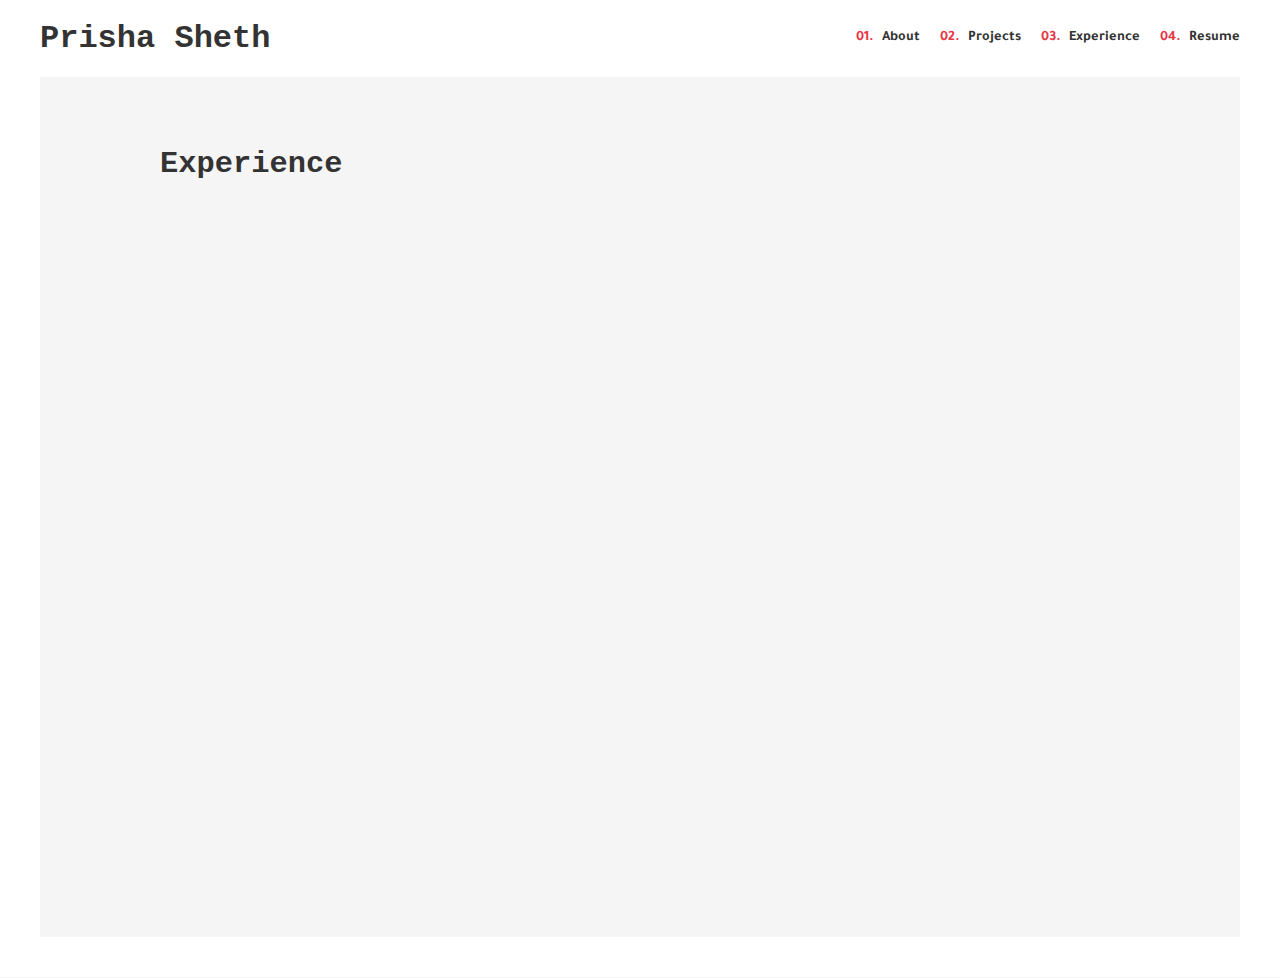
==== experience.html @ aaffac18 "Add files via upload" ====
<!DOCTYPE html>
<html lang="en">
<head>
  <meta charset="UTF-8">
  <meta name="viewport" content="width=device-width, initial-scale=1.0">
  <link href="https://fonts.googleapis.com/css2?family=Tajawal&display=swap" rel="stylesheet">
  <title>Experience - Prisha Sheth Portfolio</title>
  <link rel="stylesheet" href="styles.css">
</head>
<body>

  <header>
    <h1>Prisha Sheth</h1>
    <nav>
      <ul>
        <li><a href="index.html"><span class="number">01.</span> About</a></li>
        <li><a href="projects.html"><span class="number">02.</span> Projects</a></li>
        <li><a href="experience.html"><span class="number">03.</span> Experience</a></li>
        <li><a href="resume.html"><span class="number">04.</span> Resume</a></li>
      </ul>
    </nav>
  </header>

  <div class="wrapper">
    <main>
      <section class="resume">
        <h2>Experience</h2>
       
      </section>
    </main>
  </div>

</body>
</html>
---- styles.css ----
* {
    margin: 0;
    padding: 0;
    box-sizing: border-box;
    font-family: 'Tajawal', sans-serif;
  }

  html, body {
    height: 100%; /* Set height to 100% for full viewport height */
  }
  
  body {
    background-color: #f5f5f5;
    color: #333;
    justify-content: center; 
    align-items: center;
  }

  .wrapper {
      height: 100%; 
      padding: 20px; /* Padding for space between content and border */
      border-left: 40px solid white; 
      border-right: 40px solid white;
      border-bottom: 40px solid white;
      overflow-y: auto; 
  }
  
  header {
    display: flex;
    justify-content: space-between;
    align-items: center;
    padding: 20px 40px;
    background-color: #fff;
  }
  
  header h1 {
    font-size: 2em;
    font-family: 'Roboto', monospace;
  }
  
  nav ul {
    list-style: none;
    display: flex;
    gap: 20px;
  }
  
  nav ul li {
    font-size: 0.9em;
  }
  
  nav ul li a {
    text-decoration: none;
    color: #333;
    font-weight: bold;
  }
  
  nav ul li a:hover {
    color: #e63946;
  }

  nav ul li a .number {
    color: #e63946; 
    margin-right: 5px; 
    font-weight: bold;
  }
  
  main {
    display: flex;
    justify-content: space-between;
    align-items: center;
    max-width: 1000px;
    margin: 50px auto;
    padding: 0 20px;
  }
  
  .intro {
    max-width: 600px;
  }
  
  .intro h2 {
    font-size: 1.9em;
    font-weight: bold;
    margin-bottom: 50px;
    font-family: 'Roboto', monospace;
  }
  
  .intro p {
    font-size: 1.2em;
    line-height: 1.6;
    margin-bottom: 30px;
    font-family: 'Tajawal', sans-serif;
  }
  
  .highlight {
    color: #e63946;
    font-family: 'Tajawal';
  }
  
  .linkedin-button {
    display: inline-block;
    padding: 12px 15px;
    background-color: #333;
    color: #fff;
    text-decoration: none;
    border-radius: 5px;
    font-size: 1em;
  }
  
  .linkedin-button:hover {
    background-color: #555;
  }
  
  .image-container {
    flex-shrink: 0;
    margin-top: 10px;
  }
  
  .image-container img {
    width: 320px;
    height: auto;
    border-radius: 5px;
  }

  .resume {
    max-width: 100%;
    padding-bottom: 50px;
  }

  .resume h2 {
    font-size: 1.9em;
    font-weight: bold;
    margin-bottom: 40px;
    font-family: 'Roboto', monospace;
  }
  
  .resume p {
    font-size: 1.2em;
    line-height: 1.6;
    margin-bottom: 30px;
    font-family: 'Tajawal', sans-serif;
  }

  .resume-container {
      width: 65vw;
      height: calc(100vh - 120px); 
  }

  iframe {
      width: 100%;
      height: 100%;
      border: none; 
  }
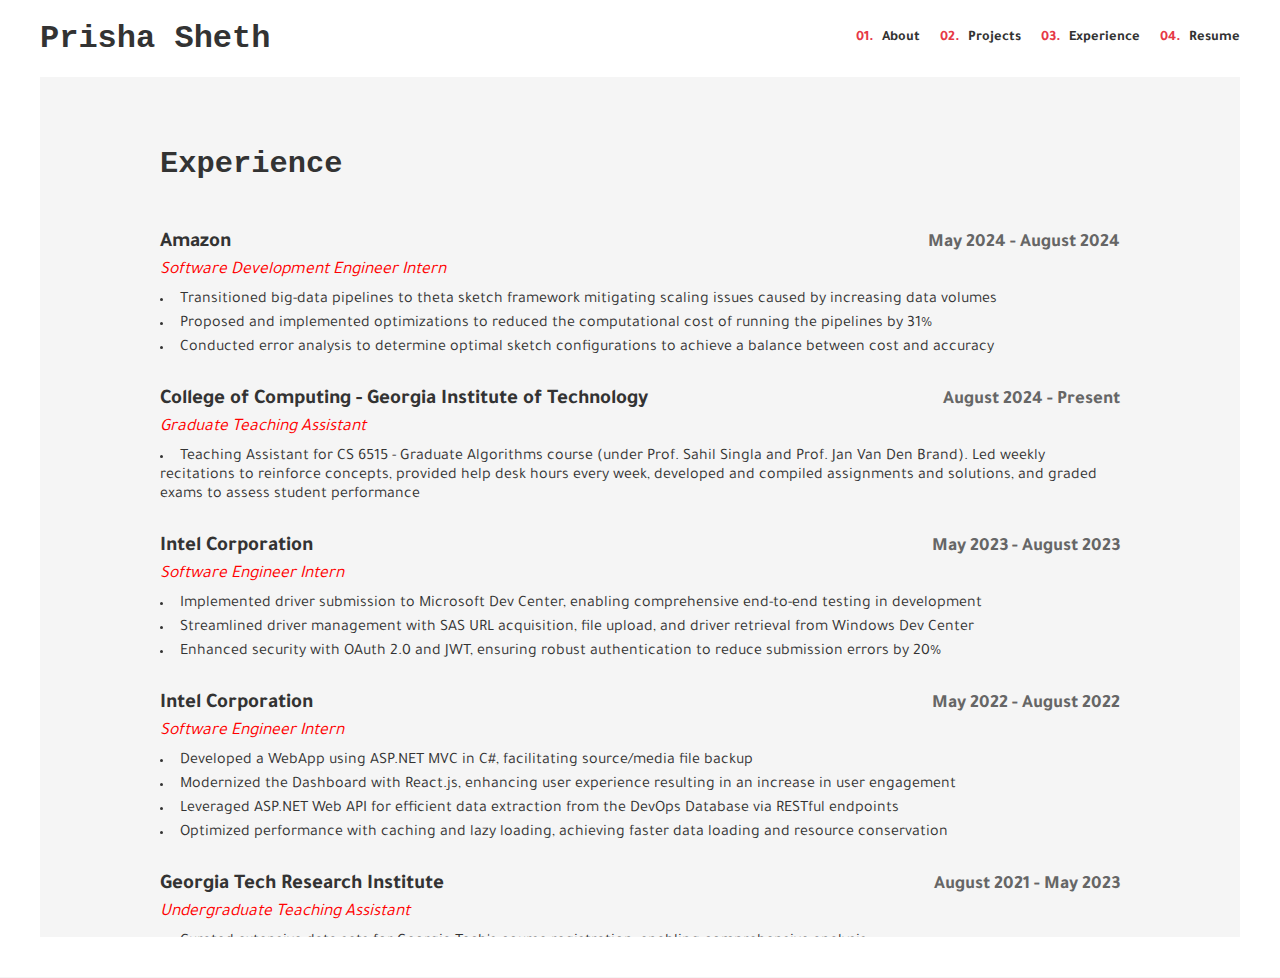
==== commit e7009b8e: "Add files via upload" ====
--- a/experience.html
+++ b/experience.html
@@ -20,15 +20,85 @@
       </ul>
     </nav>
   </header>
-
   <div class="wrapper">
     <main>
-      <section class="resume">
+      <section class="experience">
         <h2>Experience</h2>
-       
+        <ul>
+          <li>
+            <div class="job-header">
+              <strong class="company-name">Amazon</strong>
+              <span class="date">May 2024 - August 2024</span>
+            </div>
+            <div class="job-title">Software Development Engineer Intern</div>
+            <ul class="details">
+              <li>Transitioned big-data pipelines to theta sketch framework mitigating scaling issues caused by increasing data volumes</li>
+              <li>Proposed and implemented optimizations to reduced the computational cost of running the pipelines by 31%</li>
+              <li>Conducted error analysis to determine optimal sketch configurations to achieve a balance between cost and accuracy</li>
+            </ul>
+          </li>
+          <li>
+            <div class="job-header">
+              <strong class="company-name">College of Computing - Georgia Institute of Technology </strong>
+              <span class="date">August 2024 - Present</span>
+            </div>
+            <div class="job-title">Graduate Teaching Assistant</div>
+            <ul class="details">
+              <li>Teaching Assistant for CS 6515 - Graduate Algorithms course (under Prof. Sahil Singla and Prof. Jan Van Den Brand). Led weekly recitations to reinforce concepts, provided help desk hours every week, developed and compiled assignments and solutions, and graded exams to assess student performance</li>
+            </ul>
+          </li>
+          <li>
+            <div class="job-header">
+              <strong class="company-name">Intel Corporation</strong>
+              <span class="date">May 2023 - August 2023</span>
+            </div>
+            <div class="job-title">Software Engineer Intern</div>
+            <ul class="details">
+                <li>Implemented driver submission to Microsoft Dev Center, enabling comprehensive end-to-end testing in development</li>
+                <li>Streamlined driver management with SAS URL acquisition, file upload, and driver retrieval from Windows Dev Center</li>
+                <li>Enhanced security with OAuth 2.0 and JWT, ensuring robust authentication to reduce submission errors by 20%</li>
+            </ul>
+          </li>
+          <li>
+            <div class="job-header">
+              <strong class="company-name">Intel Corporation</strong>
+              <span class="date">May 2022 - August 2022</span>
+            </div>
+            <div class="job-title">Software Engineer Intern</div>
+            <ul class="details">
+              <li>Developed a WebApp using ASP.NET MVC in C#, facilitating source/media file backup</li>
+              <li>Modernized the Dashboard with React.js, enhancing user experience resulting in an increase in user engagement</li>
+              <li>Leveraged ASP.NET Web API for efficient data extraction from the DevOps Database via RESTful endpoints</li>
+              <li>Optimized performance with caching and lazy loading, achieving faster data loading and resource conservation</li>
+            </ul>
+          </li>
+          <li>
+            <div class="job-header">
+              <strong class="company-name">Georgia Tech Research Institute</strong>
+              <span class="date">August 2021 - May 2023</span>
+            </div>
+            <div class="job-title">Undergraduate Teaching Assistant</div>
+            <ul class="details">
+                <li>Curated extensive data-sets for Georgia Tech's course registration, enabling comprehensive analysis</li>
+                <li>Designed dynamic Tableau dashboards, fostering data-driven decisions, increasing registration efficiency by 15%</li>
+                <li>Translated dashboard wireframes into a React WebApp with Tableau V3 API integration for enhanced functionality</li>
+            </ul>
+          </li>
+          <li>
+            <div class="job-header">
+              <strong class="company-name">College of Computing - Georgia Institute of Technology </strong>
+              <span class="date">December 2021 - December 2023</span>
+            </div>
+            <div class="job-title">Undergraduate Teaching Assistant</div>
+            <ul class="details">
+              <li>Teaching Assistant for CS 2050 - Discrete Math for Computer Science course (under Prof. Gerandy Brito and Prof. Ronnie Howard). Led weekly recitations to reinforce concepts, provided help desk
+                hours every week, developed and compiled assignments and solutions, and graded exams to assess student performance</li>
+            </ul>
+          </li>
+          <!-- Repeat similar blocks for each job experience -->
+        </ul>
       </section>
     </main>
   </div>
-
 </body>
 </html>--- a/styles.css
+++ b/styles.css
@@ -18,7 +18,7 @@
 
   .wrapper {
       height: 100%; 
-      padding: 20px; /* Padding for space between content and border */
+      padding: 20px; 
       border-left: 40px solid white; 
       border-right: 40px solid white;
       border-bottom: 40px solid white;
@@ -123,7 +123,7 @@
 
   .resume {
     max-width: 100%;
-    padding-bottom: 50px;
+    padding-bottom: 20px;
   }
 
   .resume h2 {
@@ -131,18 +131,65 @@
     font-weight: bold;
     margin-bottom: 40px;
     font-family: 'Roboto', monospace;
-  }
-  
-  .resume p {
-    font-size: 1.2em;
-    line-height: 1.6;
-    margin-bottom: 30px;
-    font-family: 'Tajawal', sans-serif;
   }
 
   .resume-container {
       width: 65vw;
       height: calc(100vh - 120px); 
+  }
+
+  .experience h2 {
+    font-size: 1.9em;
+    font-weight: bold;
+    margin-bottom: 50px;
+    font-family: 'Roboto', monospace;
+  }
+
+  .experience ul {
+    list-style: none;
+    padding-left: 0;
+  }
+
+  .experience li {
+    margin-bottom: 30px;
+  }
+
+  .job-header {
+    display: flex;
+    justify-content: space-between;
+    align-items: baseline;
+    font-size: 1.3em;
+    font-weight: bold;
+    margin-bottom: 5px;
+  }
+
+  .company-name {
+    font-weight: bold;
+  }
+
+  .date {
+    font-size: 0.9em;
+    color: #666;
+  }
+
+  .job-title {
+    font-size: 1.1em;
+    font-style: italic;
+    margin-bottom: 10px;
+    font-weight: normal;
+    color: red;
+  }
+
+  .details {
+    list-style-type: disc !important;
+    padding-left: 20px;
+    margin-top: 5px;
+    color: #333;
+  }
+
+  .details li {
+    list-style-position: inside;
+    margin-bottom: 5px;
   }
 
   iframe {
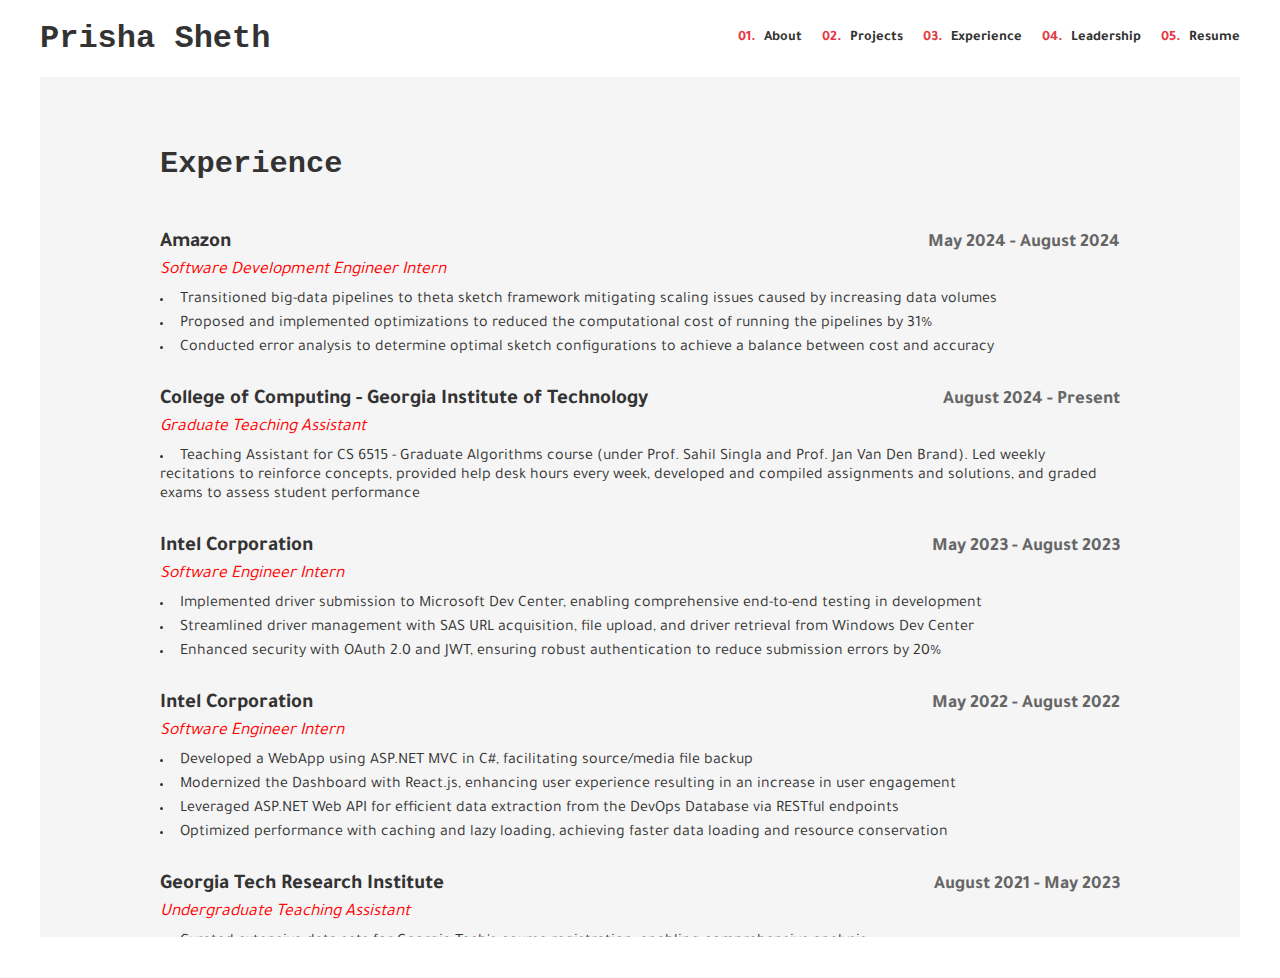
==== commit c1d5c04f: "Add files via upload" ====
--- a/experience.html
+++ b/experience.html
@@ -16,7 +16,8 @@
         <li><a href="index.html"><span class="number">01.</span> About</a></li>
         <li><a href="projects.html"><span class="number">02.</span> Projects</a></li>
         <li><a href="experience.html"><span class="number">03.</span> Experience</a></li>
-        <li><a href="resume.html"><span class="number">04.</span> Resume</a></li>
+        <li><a href="leadership.html"><span class="number">04.</span> Leadership</a></li>
+        <li><a href="resume.html"><span class="number">05.</span> Resume</a></li>
       </ul>
     </nav>
   </header>
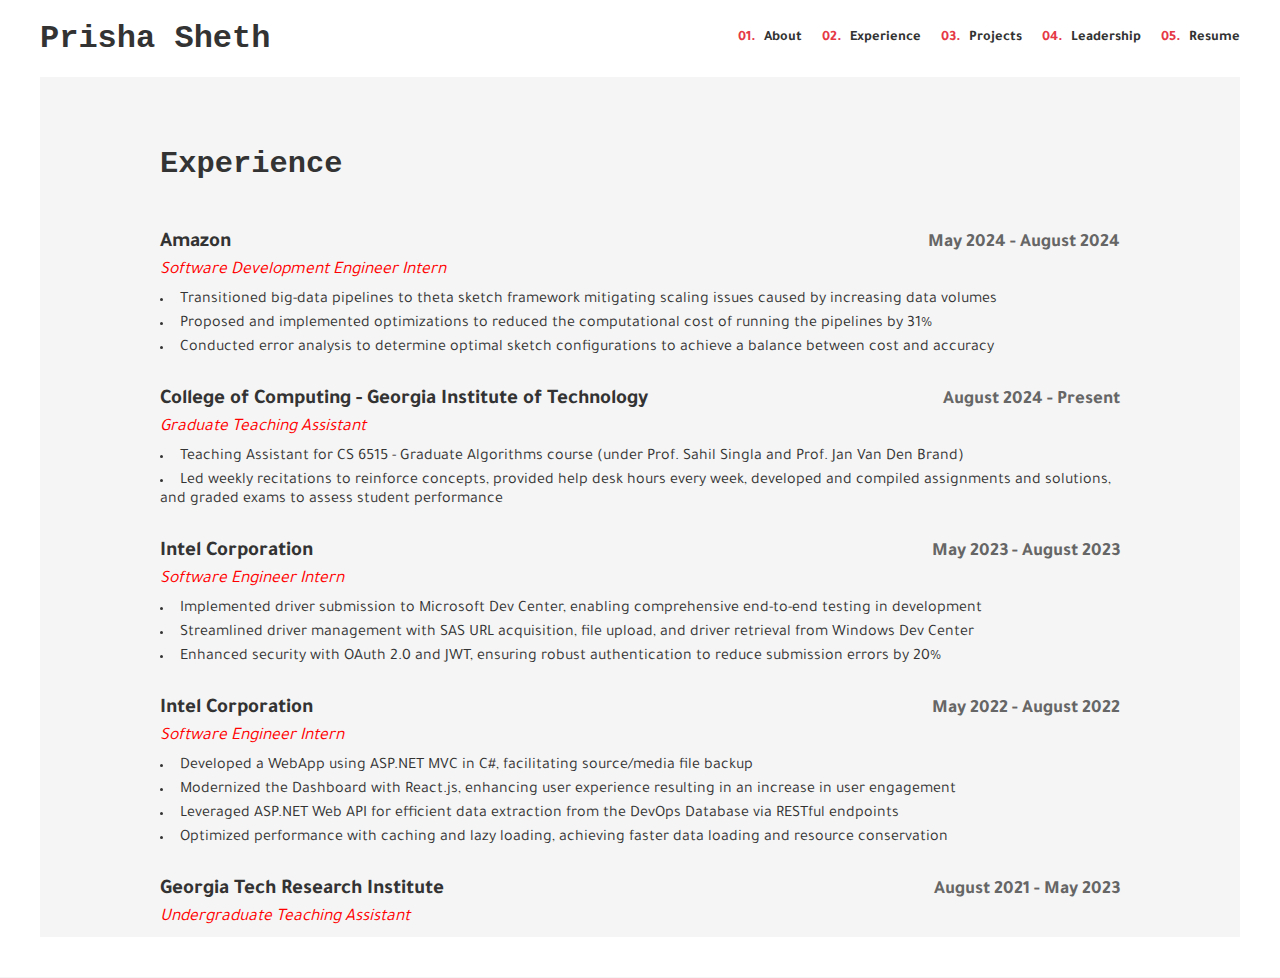
==== commit 313b33ef: "Add files via upload" ====
--- a/experience.html
+++ b/experience.html
@@ -14,8 +14,8 @@
     <nav>
       <ul>
         <li><a href="index.html"><span class="number">01.</span> About</a></li>
-        <li><a href="projects.html"><span class="number">02.</span> Projects</a></li>
-        <li><a href="experience.html"><span class="number">03.</span> Experience</a></li>
+        <li><a href="experience.html"><span class="number">02.</span> Experience</a></li>
+        <li><a href="projects.html"><span class="number">03.</span> Projects</a></li>
         <li><a href="leadership.html"><span class="number">04.</span> Leadership</a></li>
         <li><a href="resume.html"><span class="number">05.</span> Resume</a></li>
       </ul>
@@ -38,6 +38,7 @@
               <li>Conducted error analysis to determine optimal sketch configurations to achieve a balance between cost and accuracy</li>
             </ul>
           </li>
+
           <li>
             <div class="job-header">
               <strong class="company-name">College of Computing - Georgia Institute of Technology </strong>
@@ -45,9 +46,11 @@
             </div>
             <div class="job-title">Graduate Teaching Assistant</div>
             <ul class="details">
-              <li>Teaching Assistant for CS 6515 - Graduate Algorithms course (under Prof. Sahil Singla and Prof. Jan Van Den Brand). Led weekly recitations to reinforce concepts, provided help desk hours every week, developed and compiled assignments and solutions, and graded exams to assess student performance</li>
+              <li>Teaching Assistant for CS 6515 - Graduate Algorithms course (under Prof. Sahil Singla and Prof. Jan Van Den Brand)</li>
+              <li>Led weekly recitations to reinforce concepts, provided help desk hours every week, developed and compiled assignments and solutions, and graded exams to assess student performance</li>
             </ul>
           </li>
+
           <li>
             <div class="job-header">
               <strong class="company-name">Intel Corporation</strong>
@@ -60,6 +63,7 @@
                 <li>Enhanced security with OAuth 2.0 and JWT, ensuring robust authentication to reduce submission errors by 20%</li>
             </ul>
           </li>
+
           <li>
             <div class="job-header">
               <strong class="company-name">Intel Corporation</strong>
@@ -73,6 +77,7 @@
               <li>Optimized performance with caching and lazy loading, achieving faster data loading and resource conservation</li>
             </ul>
           </li>
+
           <li>
             <div class="job-header">
               <strong class="company-name">Georgia Tech Research Institute</strong>
@@ -85,6 +90,7 @@
                 <li>Translated dashboard wireframes into a React WebApp with Tableau V3 API integration for enhanced functionality</li>
             </ul>
           </li>
+          
           <li>
             <div class="job-header">
               <strong class="company-name">College of Computing - Georgia Institute of Technology </strong>
@@ -92,11 +98,10 @@
             </div>
             <div class="job-title">Undergraduate Teaching Assistant</div>
             <ul class="details">
-              <li>Teaching Assistant for CS 2050 - Discrete Math for Computer Science course (under Prof. Gerandy Brito and Prof. Ronnie Howard). Led weekly recitations to reinforce concepts, provided help desk
-                hours every week, developed and compiled assignments and solutions, and graded exams to assess student performance</li>
+              <li>Teaching Assistant for CS 2050 - Discrete Math for Computer Science course (under Prof. Gerandy Brito and Prof. Ronnie Howard)</li>
+              <li>Led weekly recitations to reinforce concepts, provided help desk hours every week, developed and compiled assignments and solutions, and graded exams to assess student performance</li>
             </ul>
           </li>
-          <!-- Repeat similar blocks for each job experience -->
         </ul>
       </section>
     </main>
--- a/styles.css
+++ b/styles.css
@@ -180,6 +180,18 @@
     color: red;
   }
 
+  .project-image-container {
+    display: flex;
+    justify-content: center;
+    margin-bottom: 10px;
+}
+
+  .project-image {
+      width: 550px;
+      height: auto;
+      margin-bottom: 10px;
+  }
+
   .details {
     list-style-type: disc !important;
     padding-left: 20px;
